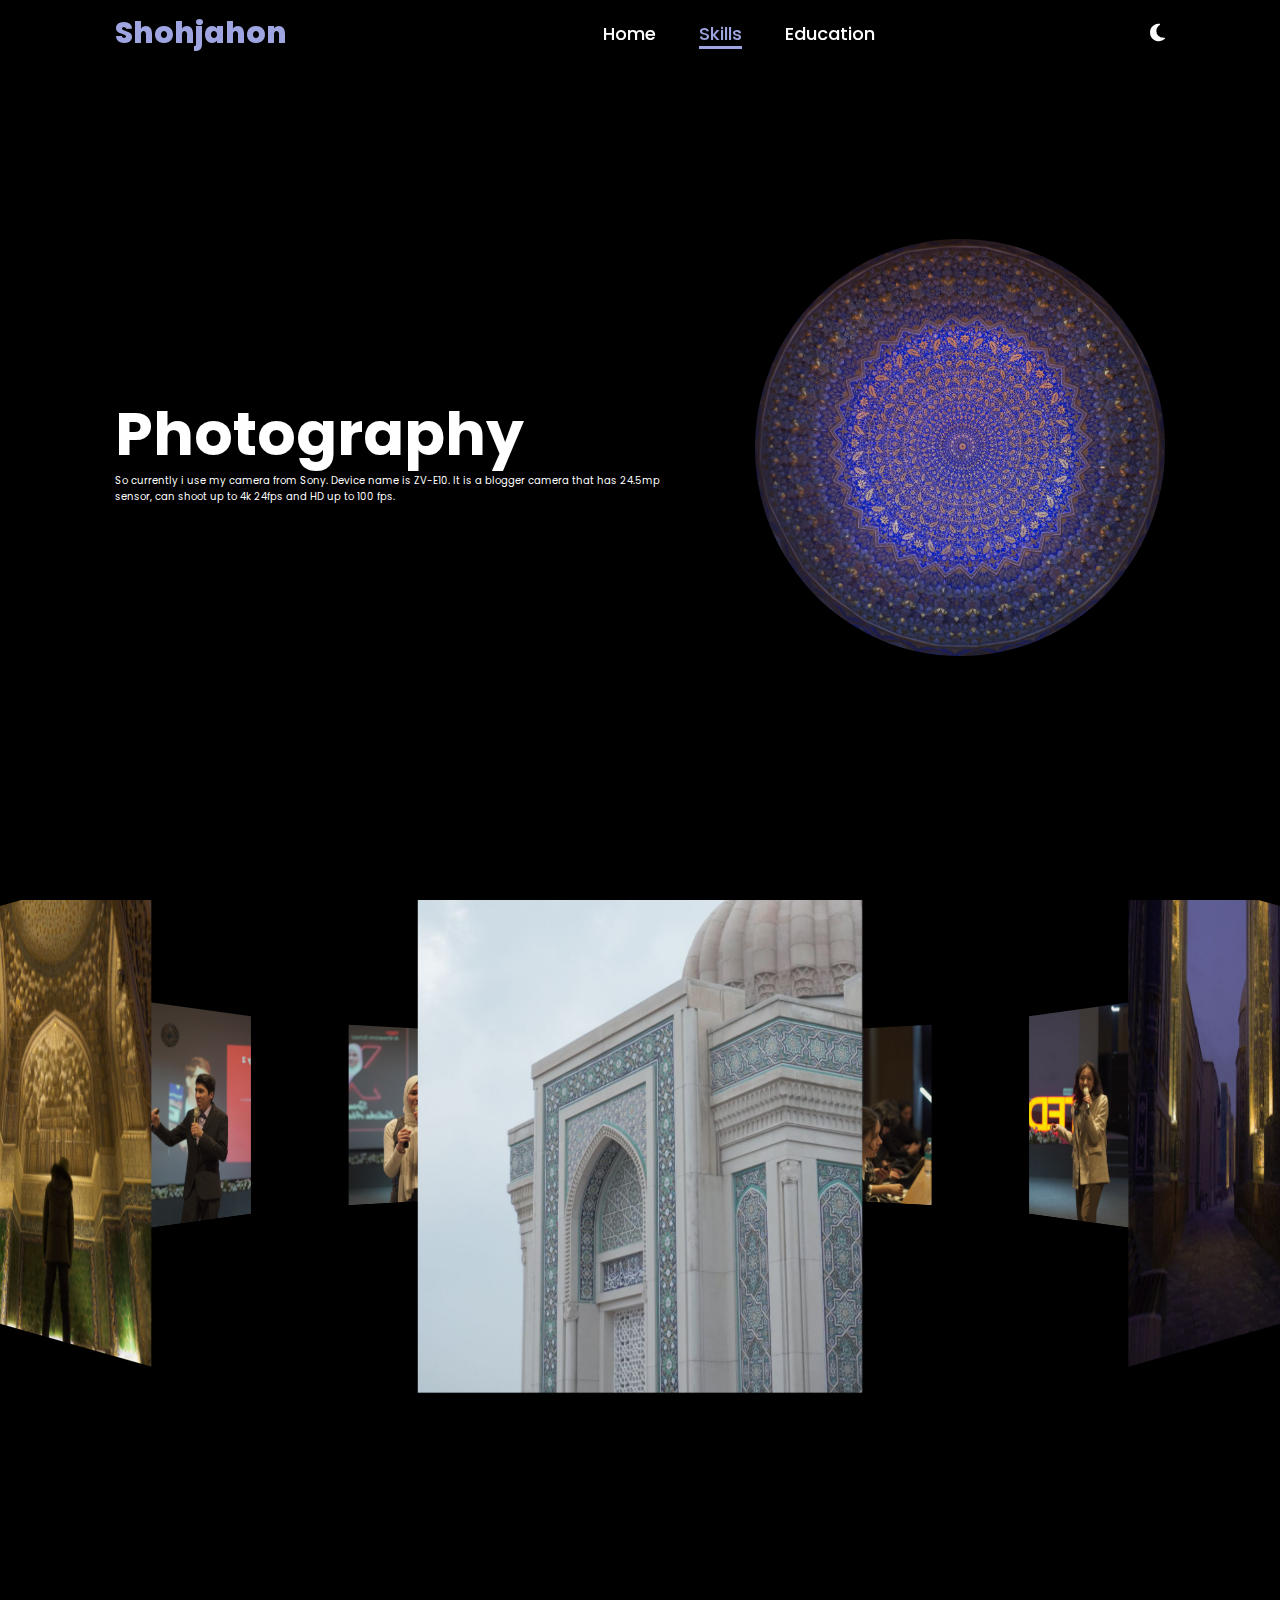
==== skills.html @ 3476b59c "Add files via upload" ====
<!DOCTYPE html>
<html lang="en">
<head>
    <meta charset="UTF-8">
    <meta name="viewport" content="width=device-width, initial-scale=1.0">
    <link rel="stylesheet" href="https://cdnjs.cloudflare.com/ajax/libs/font-awesome/6.5.2/css/all.min.css">
    <link rel="stylesheet" href="style.css">
    <title>Document</title>
</head>
<body>
    <header>
        <a href="#" class="logo">Shohjahon</a>
        <nav>
            <a href="index.html" >Home</a>
            <a href="skills.html" class="active">Skills</a>
            <a href="#">Education</a>
        </nav>
        <div id="dark-mode"><i class="fa-solid fa-moon"></i></div>
        
    </header>
    <section class="home">
        <div class="home-content">
            <h1>Photography</h1>
            <p  >So currently i use my camera from Sony. Device name is ZV-E10. It is a blogger camera that has 24.5mp sensor, can shoot up to 4k 24fps and HD up to 100 fps.</p>
        </div>
        <div class="home-img photograph">
            <img src="photography.jpg">
        </div>
        
    </section>
    <script src="app.js">
    </script>

    <div class="banner" >
        <div class="slider" style="--quantity: 10">
            <div class="item" style="--position: 1"><img src="1.jpg"></div>
            <div class="item" style="--position: 2"><img src="2.jpg"></div>
            <div class="item" style="--position: 3"><img src="3.jpg"></div>
            <div class="item" style="--position: 4"><img src="4.jpg"></div>
            <div class="item" style="--position: 5"><img src="5.jpg"></div>
            <div class="item" style="--position: 6"><img src="6.jpg"></div>
            <div class="item" style="--position: 7"><img src="7.jpg"></div>
            <div class="item" style="--position: 8"><img src="8.jpg"></div>
            <div class="item" style="--position: 9"><img src="9.jpg"></div>
            <div class="item" style="--position: 10"><img src="10.jpg"></div>
        </div>
    </div>
    
</body>
</html>
---- style.css ----
@import url('https://fonts.googleapis.com/css2?family=Poppins:wght@100;200;300;400;500;600&display=swap');

*{
    margin:0;
    padding:0;
    box-sizing:border-box;
    text-decoration: none;
    border: none;
    outline: none;
    font-family: 'Poppins', sans-serif;
}

html{
    font-size: 62.5%;
}

#dark-mode{
    cursor:pointer;
    font-size: 2rem;
}

#dark-mode:hover{
    color: #9fa5e0;
}

body.dark-mode,
section.dark-mode{
    color: #000;
    background-color: #fff;
}

nav.dark-mode a{
    color: #000;
    background-color: transparent;
}
.home-content a.dark-mode{
    color: #9fa5e0;
    background-color: #fff;
}

.home-content a.dark-mode:hover{
    color: #fff;
    background-color: #9fa5e0;
    border-bottom: 3px solid #9fa5e0;
}

body{
    width: 100%;
    height: 100vh;
    overflow-x: hidden;
    background-color: #000;
    color: #fff;

}

header{
    position: fixed;
    top: 0;
    left: 0;
    width: 100%;
    padding: 1rem 9%;
    background-color: transparent;
    filter: drop-shadow(10px);
    display: flex;
    justify-content: space-between;
    align-items: center;
    z-index: 100;
}

.logo{
    font-size: 3rem;
    color: #9fa5e0;
    font-weight: 800;
    cursor: pointer;
}

.logo:hover{
    transform: scale(1.1);
}

nav a{
    font-size: 1.8rem;
    color: #fff;
    margin-left: 4rem;
    font-weight: 500;
    transition: 0.3s ease;
    border-bottom: 3px solid transparent;
}

nav a:hover,
nav a.active{
    color: #9fa5e0;
    border-bottom: 3px solid #9fa5e0;
}

@media(max-width:995px){
    nav{
        text-align: center;
        position:absolute;
        right: 35%;
        width: 40%;
        padding: 1rem 9%;
        background-color: transparent;
        filter: drop-shadow(10px);
        display: flex;
        justify-content: space-between;
        align-items: center;
    }
}


section{
    min-height: 100vh;
    padding: 5rem 9% 5rem 
}
.home{
    display: flex;
    justify-content: center;
    align-items: center;
    gap:8rem;
    background-color: #000;
}

.home .home-content h1{
    font-size: 6rem;
    font-weight: 700;
    line-height: 1.3;
}

.home .home-content .h1{
    font-size: 10rem;
    font-weight: 700;
    line-height: 1.3;
}

.home .home-content .h3{
    font-size: 2rem;
    font-weight: 400;
    line-height: 1.3;
}

span{
    color: #9fa5e0;;
}

.home-content h3{
    font-size: 4rem;
    margin-bottom: 1rem;
    font-weight: 700;
}

.home-img{
    border-radius: 50%;
}

.home-img img{
    position: relative;
    width: 32vw;
    border-radius: 50%;
    box-shadow: 0 0 25px solid #9fa5e0;
    cursor:pointer;
    transition: 0.2s linear;
}

.home-img img:hover{
    font-size: 1.8rem;
    font-weight: 500;
}

.social-icons a{
    display:inline-flex;
    justify-content: center;
    align-items: center;
    width: 4rem;
    height: 4rem;
    background-color: transparent;
    border:0.2rem solid #9fa5e0;
    font-size: 2rem;
    border-radius: 50%;
    margin: 3rem 1.5rem 3rem 0;
    transition: 0.3 ease;
    color: #9fa5e0;
}

.social-icons a:hover{
    color: #000;
    transform: scale(1.3) translateY(-5px);
    background-color: #9fa5e0;
    box-shadow: 0 0 25px #9fa5e0;

}

.btn{
    display: inline-block;
    padding: 1rem 2.8rem;
    background-color: #000;
    border-radius: 4rem;
    font-size: 1.6rem;
    color: #9fa5e0;
    letter-spacing: 0.3rem;
    font-weight: 600;
    border: 2px solid #9fa5e0;
    transform: 0.3s ease;
    cursor: pointer;
}

.btn:hover{
    transform: scale3d(1.03);
    background-color: #9fa5e0;
    color: #000;
    box-shadow: 0 0 25px #9fa5e0;
}


.typing-text{
    font-size: 34px;
    font-weight: 600;
    min-width: 280px;
}

.typing-text span{
    position: relative;
}

.typing-text span:before{
    content: "photographer";
    color: #9fa5e0;
    animation: words 20s infinite;
}

.typing-text span:after{
    content: "";
    background-color: #000;
    position: absolute;
    width: calc(100%+8px);
    height: 100%;
    border-left: 3px solid #9fa5e0;
    right: -8;
    animation: cursor 0.6s;
}

@keyframes cursor {
    to{
        border-left: 3px solid #9fa5e0;
    }
}

@keyframes words{
    0%, 20%{
        content: "Photographer";
    }
    21%, 40%{
        content: "Student";
    }
    
    41%, 60%{
        content: "Videographer";
    }
    61%, 80%{
        content: "Designer";
    }
    
    81%, 100%{
        content: "Mobile Developer";
    }

}

@media (max-width: 1000px) {
    .home{
        gap: 4rem;
    }
}

@media (max-width: 995px) {
    .home{
        flex-direction: column;
        margin: 5rem 4rem;
    }
    .home .home-content h1{
        font-size: 5rem;
    }
    .home .home-content h3{
        font-size: 2.5rem;
    }
    .home-img img{
        width: 70vw;
        margin-top: 4rem;
    }
}


.banner{
    width: 100%;
    height: 100vh;
    text-align: center;
    overflow: hidden;
    position: relative;
}

.banner .slider{
    position: absolute;
    width: 200px;
    height: 250px;
    top: 10%;
    left: calc(50% - 100px);
    transform-style: preserve-3d;
    transform: perspective(1000px);
    animation: autoRun 50s infinite;
}

@keyframes autoRun{
    from{
        transform: perspective(1000px) rotateY(0deg);
    }to{
        transform: perspective(1000px) rotateY(360deg);

    }
}

.banner .slider .item{
    position: absolute;
    inset: 0 0 0 0;
    transform: rotateY(calc( (var(--position) - 1) * (360 / var(--quantity)) * 1deg))  translateZ(550px);
}

.banner .slider .item img{
    width: 100%;
    height: 100%;
    object-fit: cover;
}
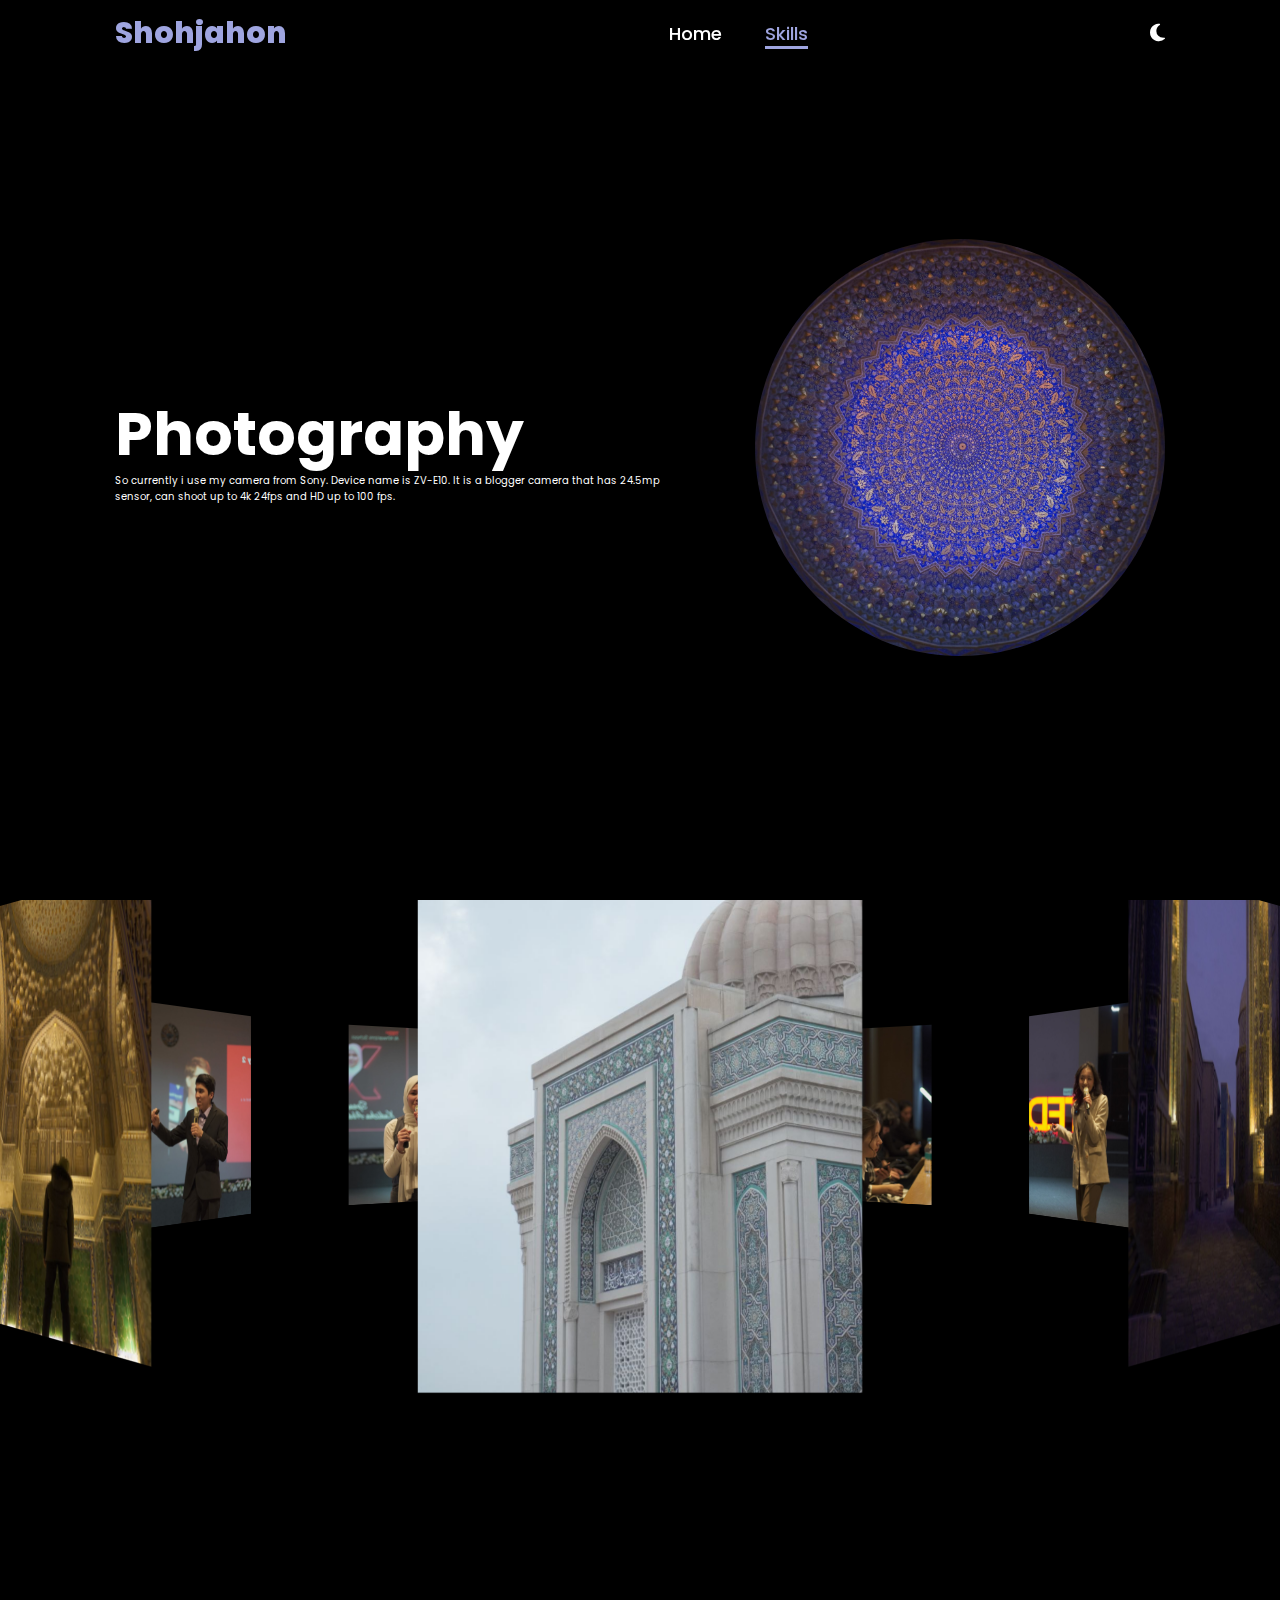
==== commit f2e5cec0: "Update skills.html" ====
--- a/skills.html
+++ b/skills.html
@@ -13,7 +13,6 @@
         <nav>
             <a href="index.html" >Home</a>
             <a href="skills.html" class="active">Skills</a>
-            <a href="#">Education</a>
         </nav>
         <div id="dark-mode"><i class="fa-solid fa-moon"></i></div>
         
@@ -47,4 +46,4 @@
     </div>
     
 </body>
-</html>+</html>
--- a/style.css
+++ b/style.css
@@ -95,16 +95,31 @@
 
 @media(max-width:995px){
     nav{
-        text-align: center;
+        margin-top: 10px;
         position:absolute;
-        right: 35%;
+        top:0;
+        left: 0;
         width: 40%;
         padding: 1rem 9%;
         background-color: transparent;
-        filter: drop-shadow(10px);
-        display: flex;
-        justify-content: space-between;
-        align-items: center;
+    }
+    
+
+    nav.active{
+        display: block;
+    }
+
+    nav a{
+        display: block;
+        font-size: 2rem;
+        margin: 3rem 0;
+    }
+
+    nav a:hover,
+    nav a.active{
+        padding: 1rem;
+        border-radius: 0.5rem;
+        border-bottom: 0.5rem solid #9fa5e0;
     }
 }
 
